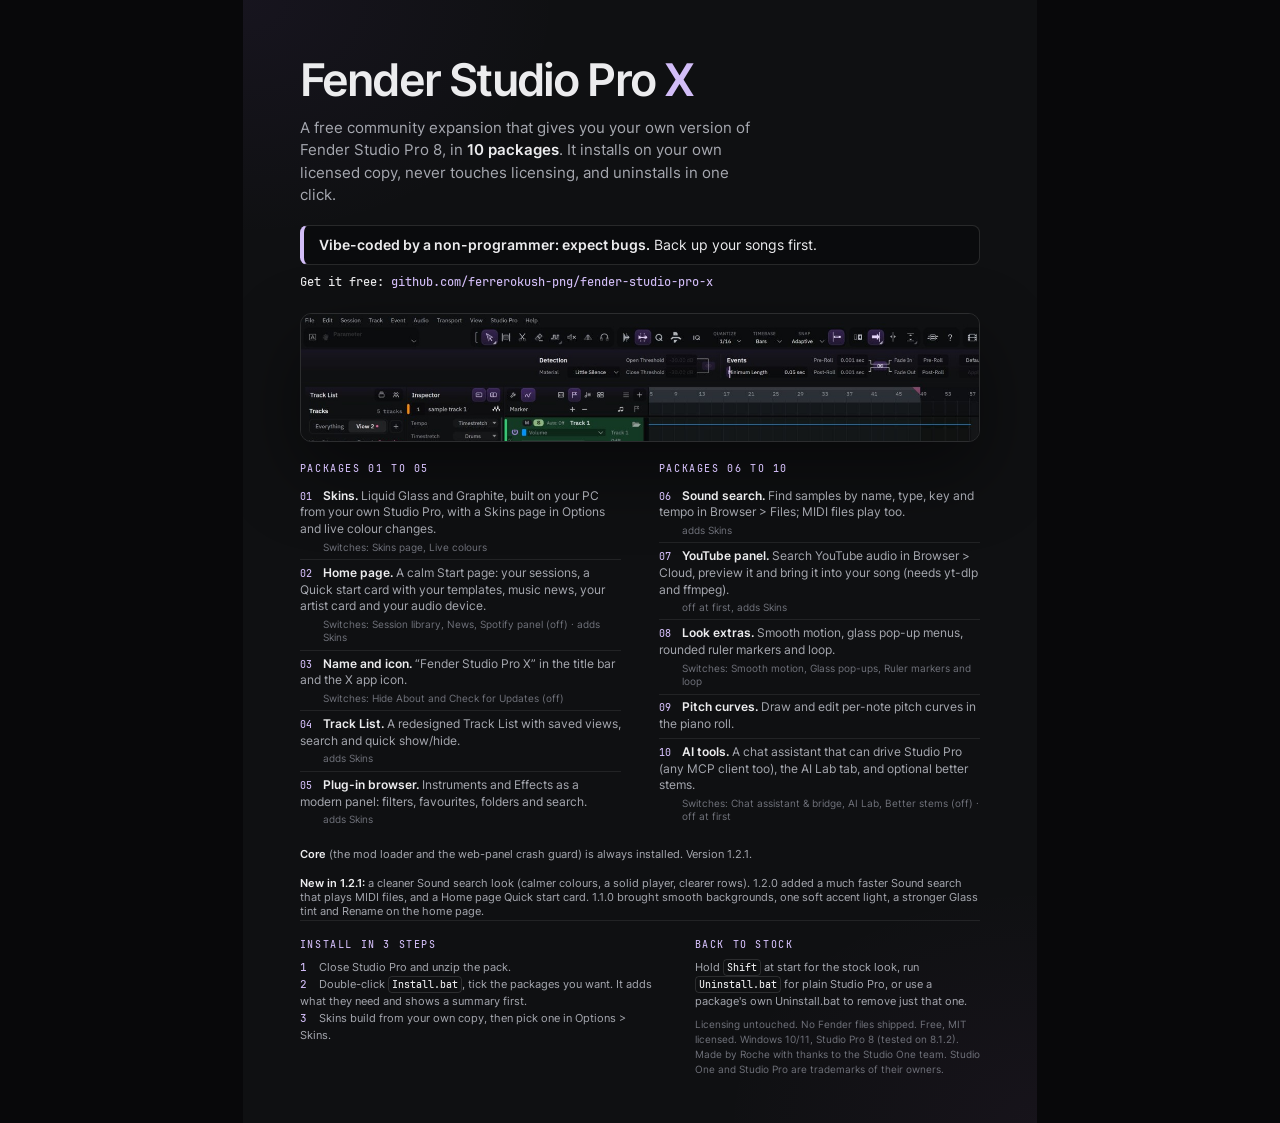
==== presentation/feature-sheet.html @ 2d20eee9 "1.2.1: presentation and README Co-Authored-By: Claude Opus 5.5 <noreply@anthropic.com>" ====
<!doctype html>
<html lang="en">
<head>
<meta charset="utf-8">
<meta name="viewport" content="width=device-width, initial-scale=1">
<title>Fender Studio Pro X Features</title>
<!-- Editable source for the one-page feature sheet. build.py inlines fonts + assets and prints the PDF. -->
<style>
@font-face{font-family:"Inter";font-weight:400;font-style:normal;font-display:block;src:url([data-uri]) format("truetype")}
@font-face{font-family:"Inter";font-weight:500;font-style:normal;font-display:block;src:url([data-uri]) format("truetype")}
@font-face{font-family:"Inter";font-weight:600;font-style:normal;font-display:block;src:url([data-uri]) format("truetype")}
@font-face{font-family:"JetBrains Mono";font-weight:400;font-style:normal;font-display:block;src:url([data-uri]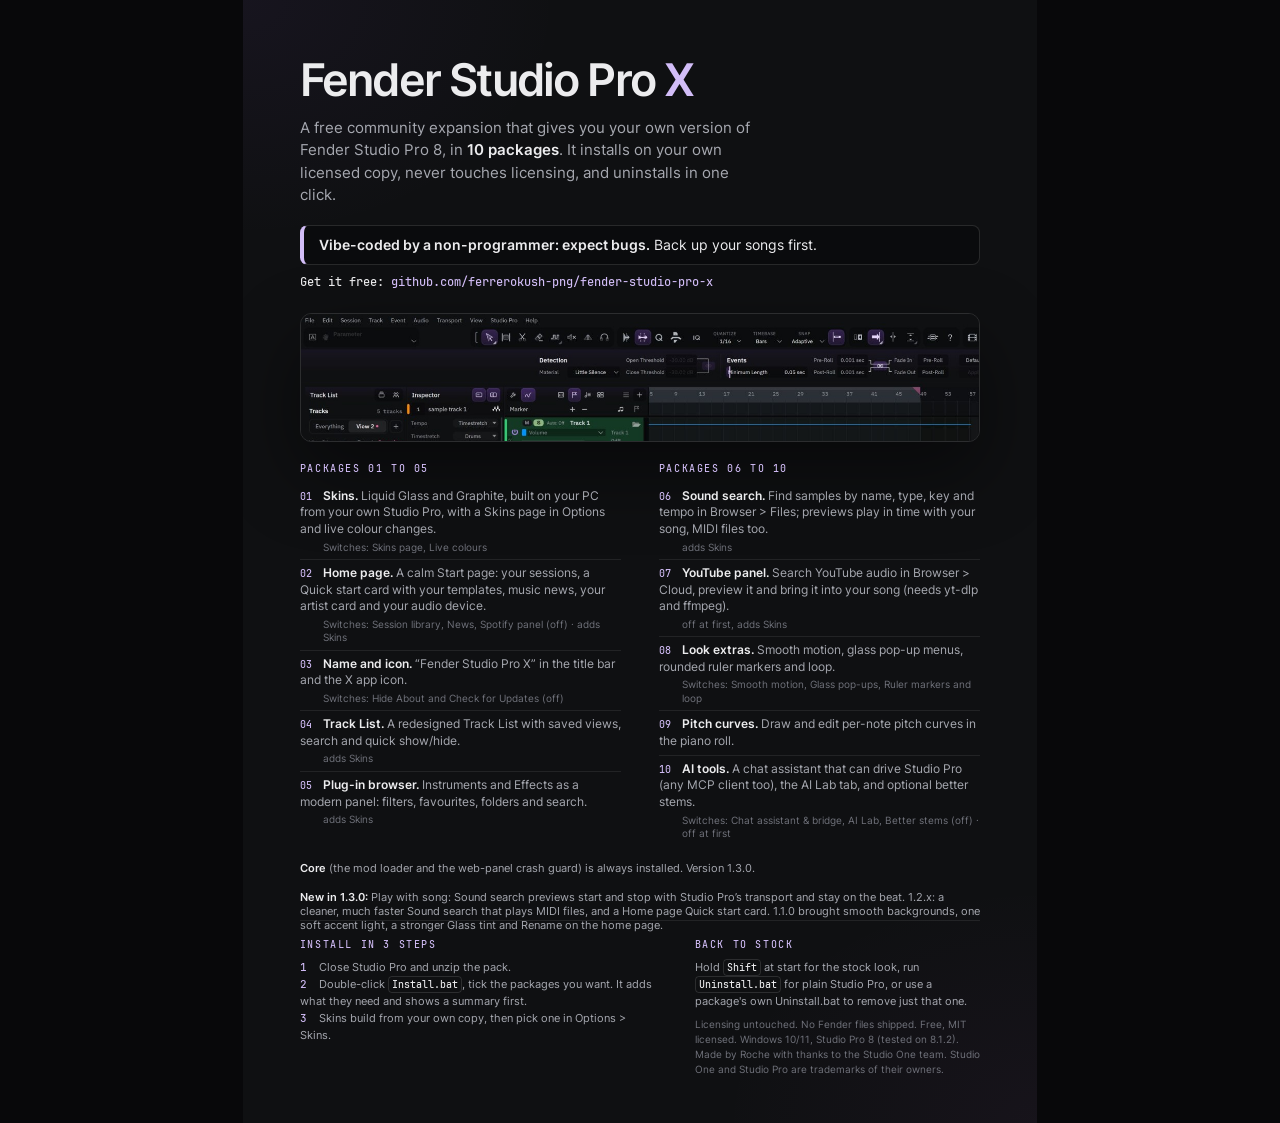
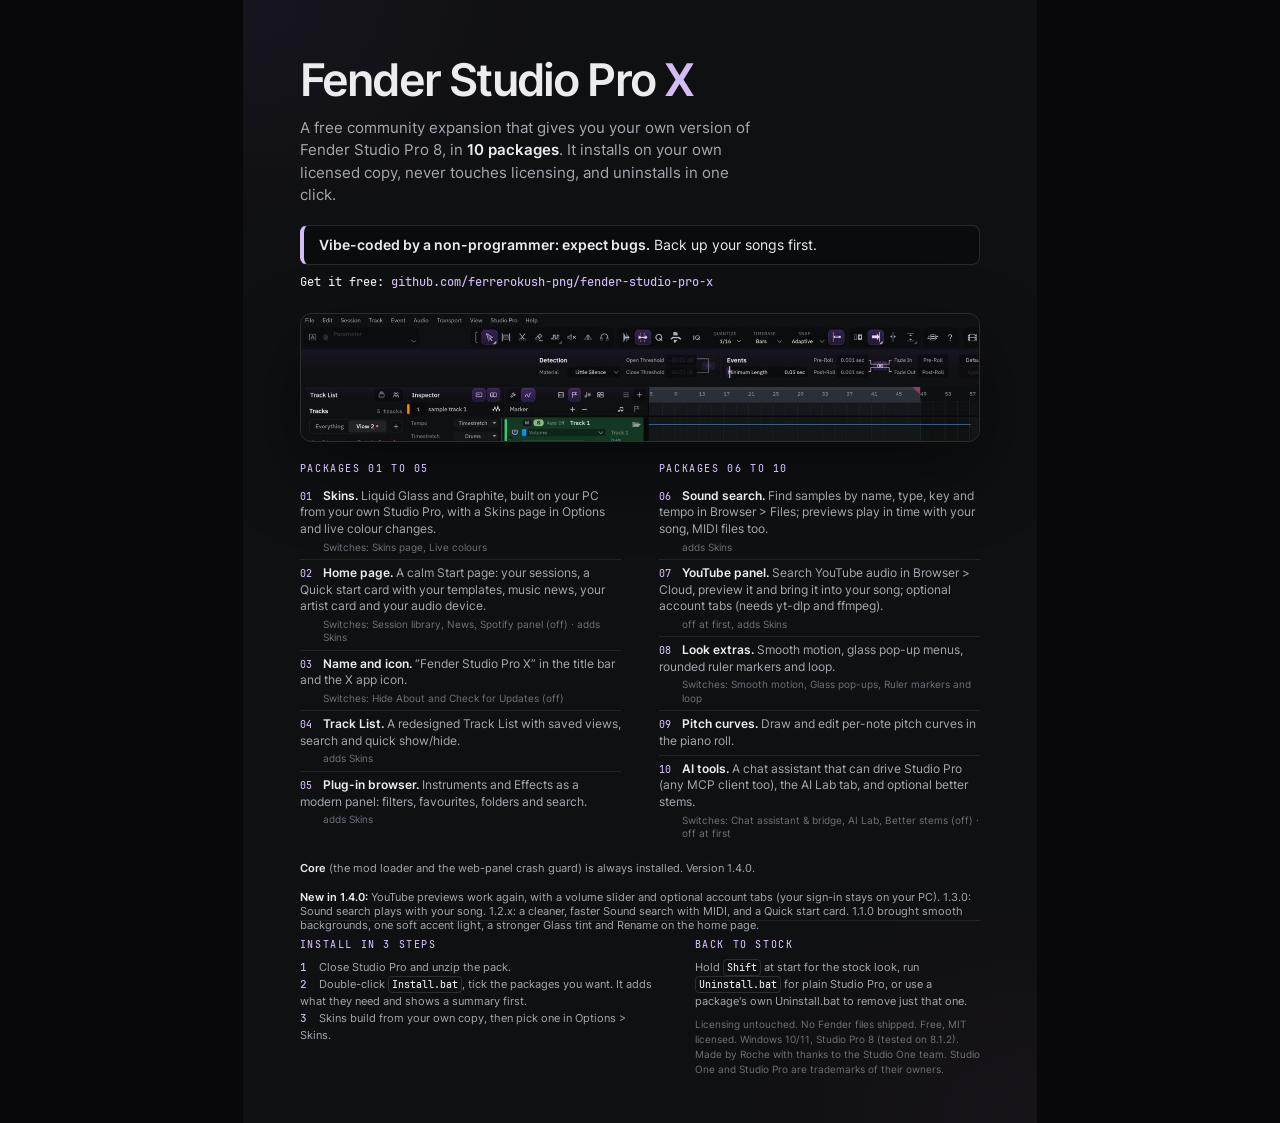
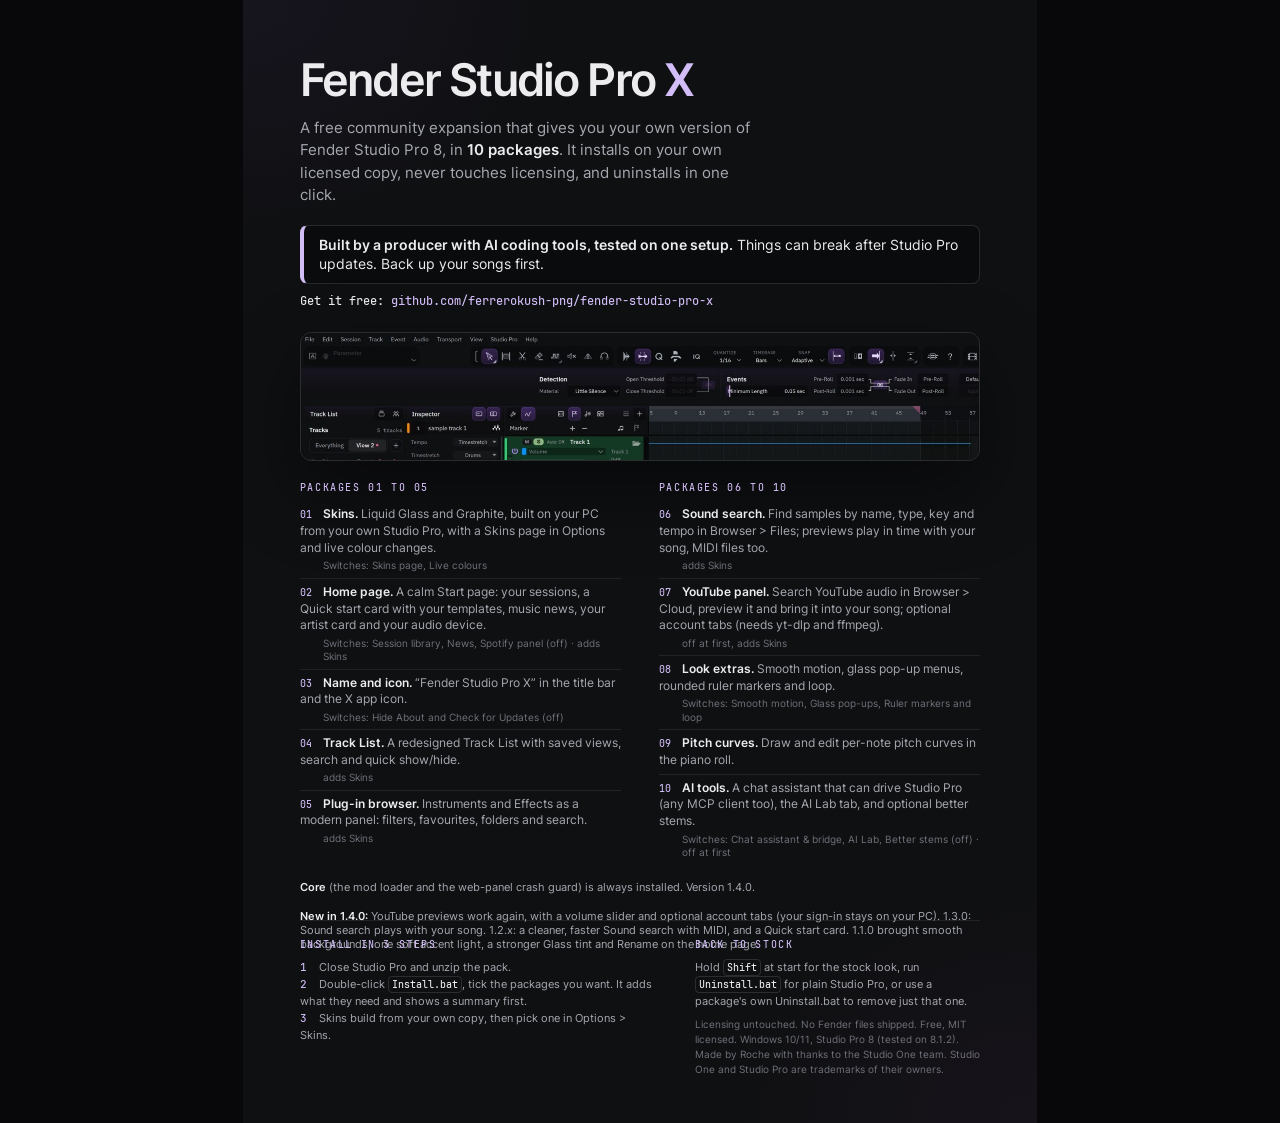
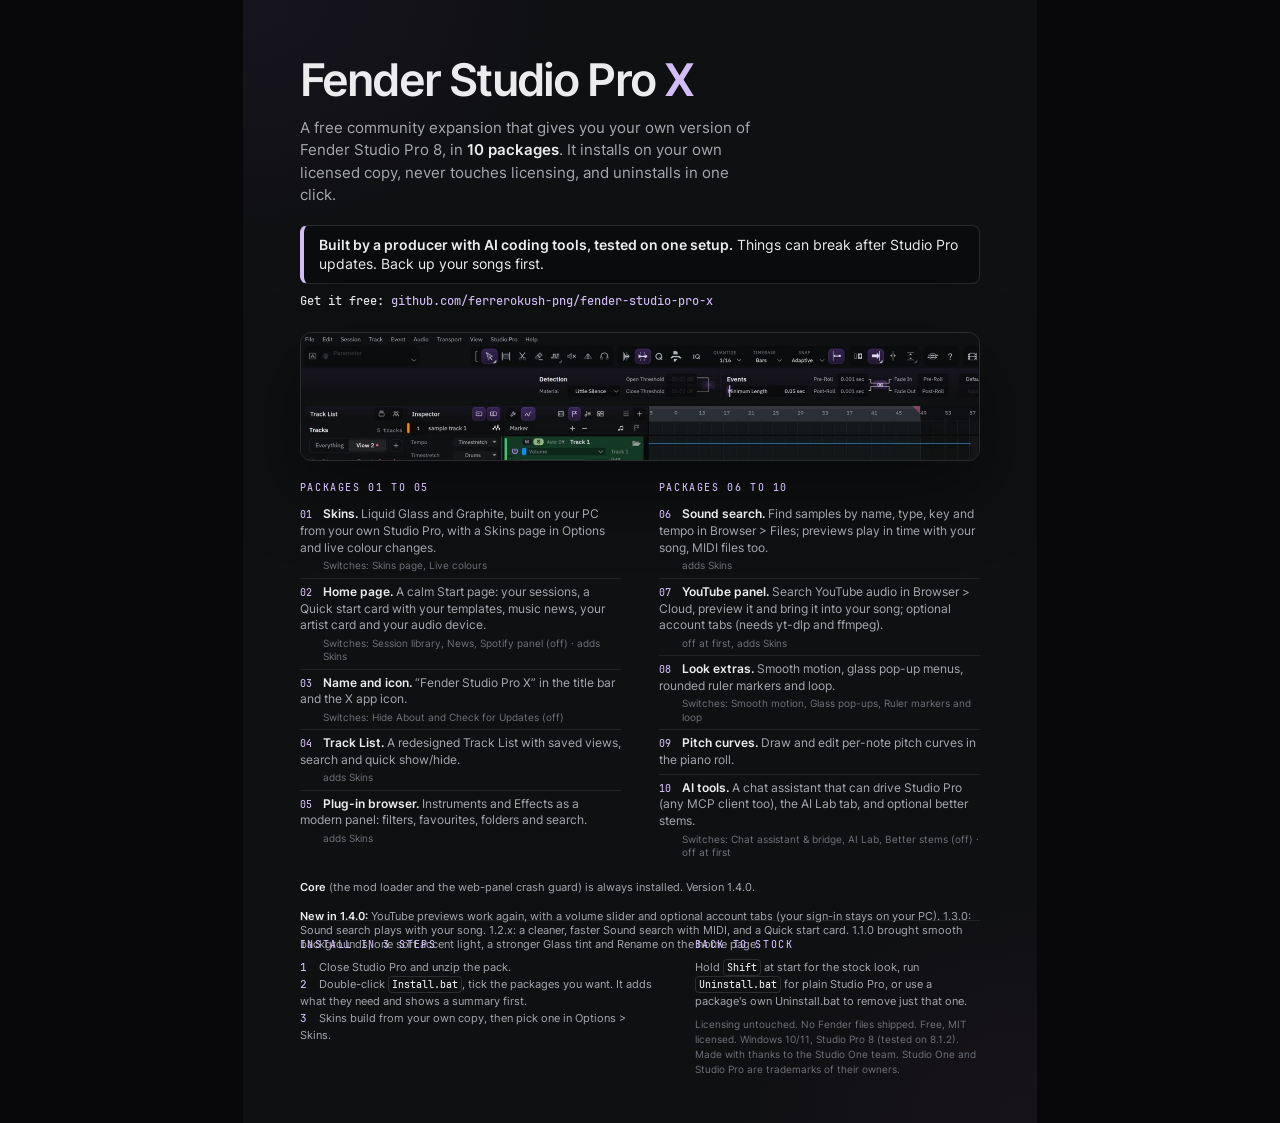
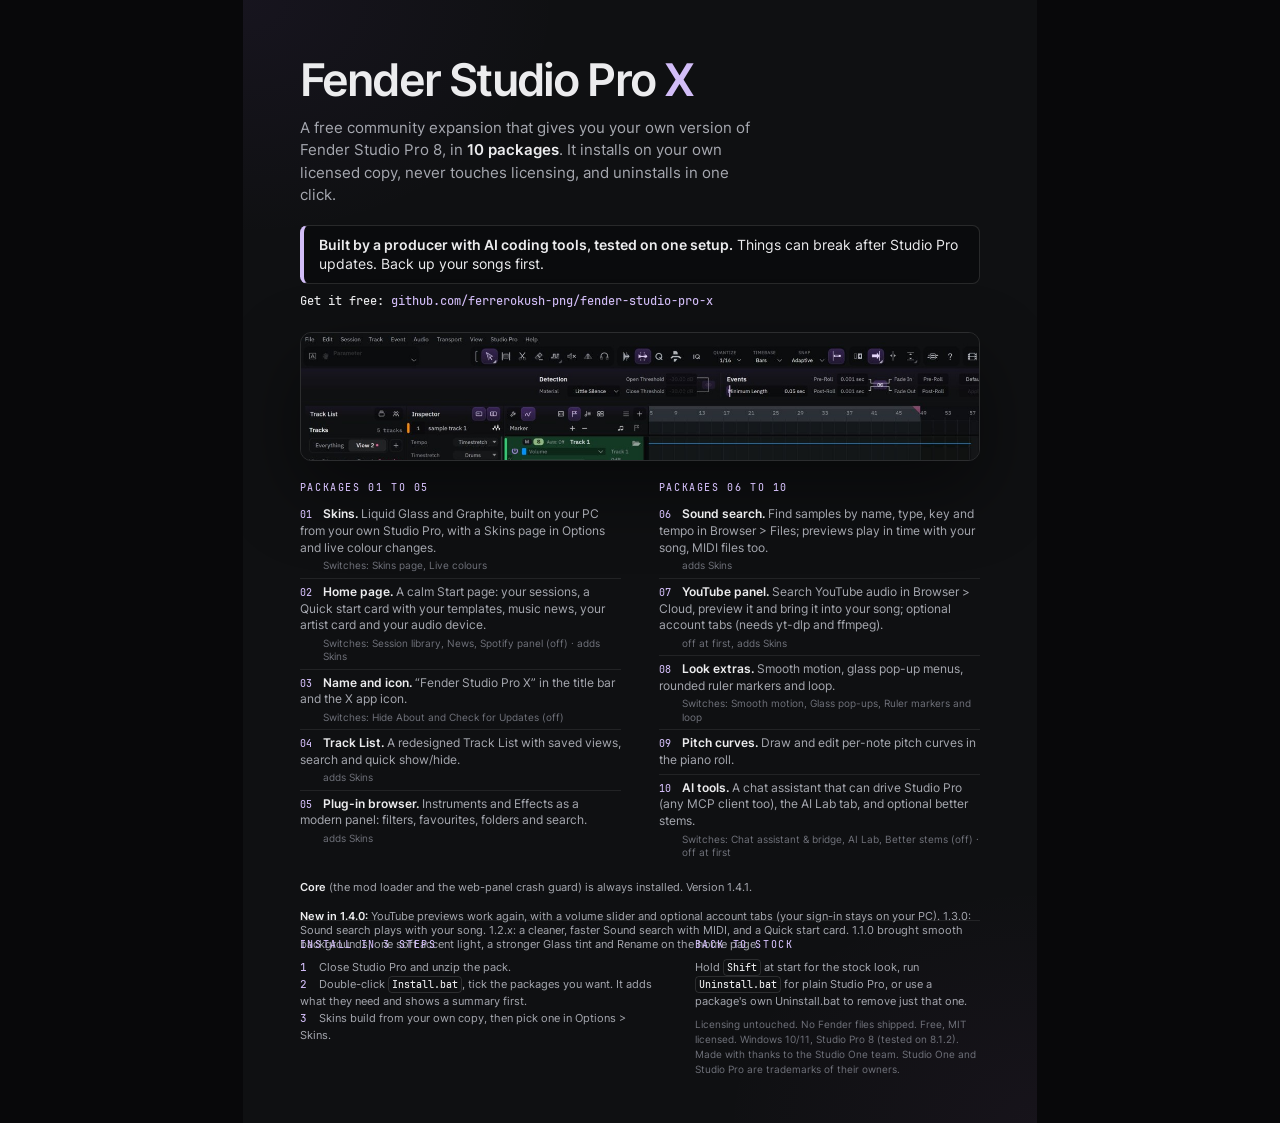
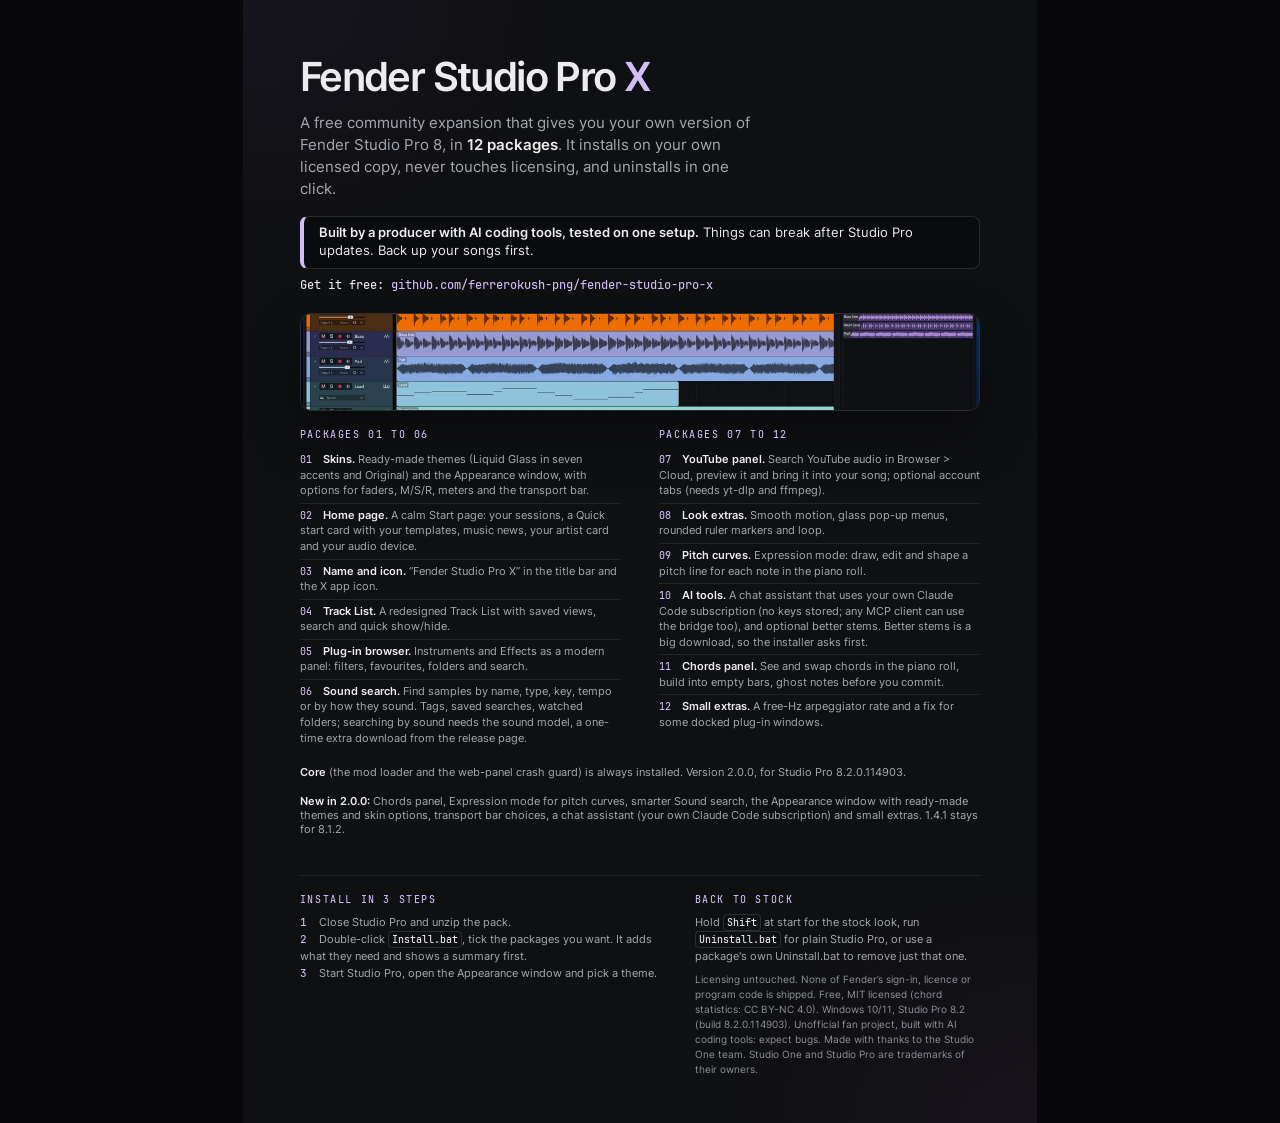
